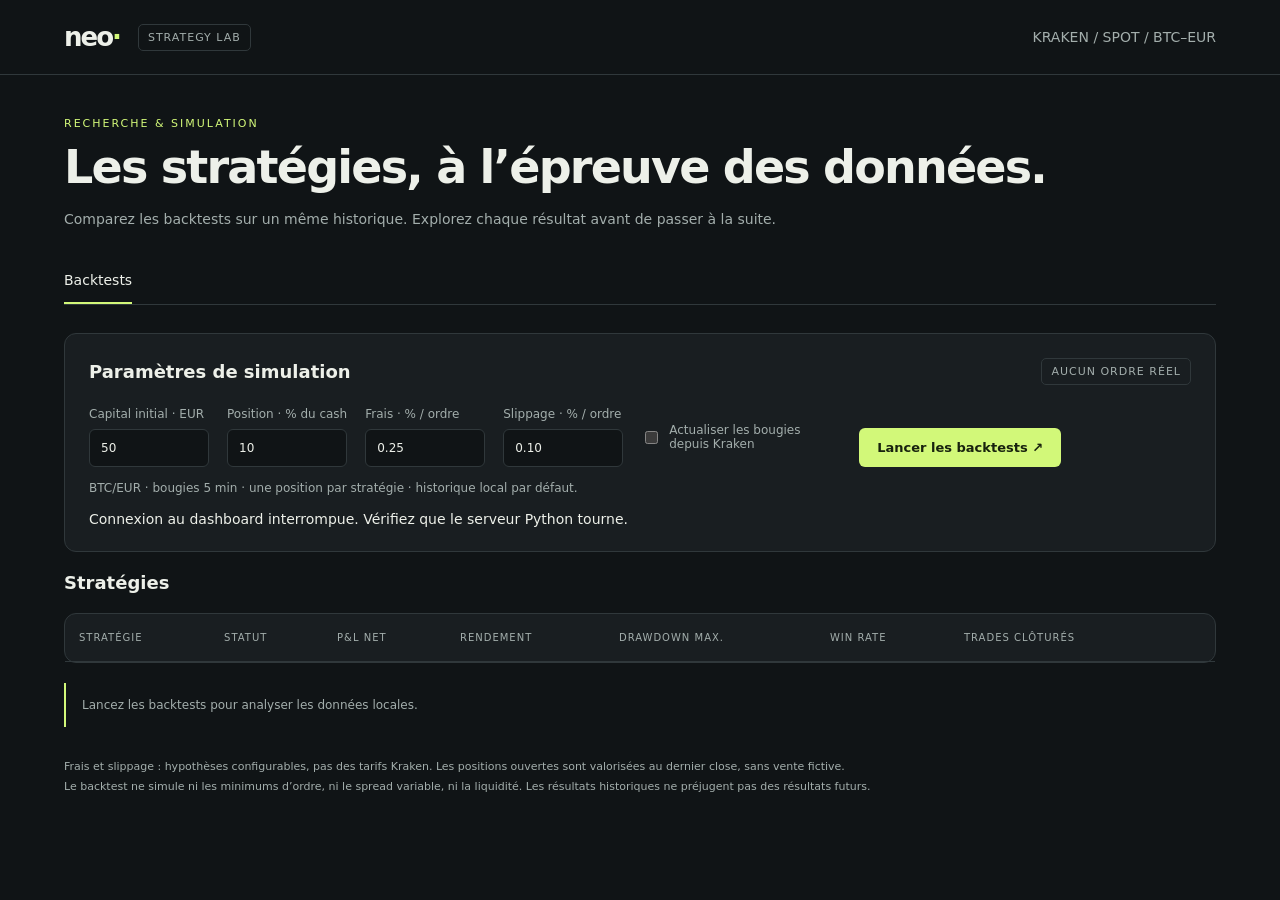
==== dashboard/index.html @ 8183c1f9 "Add multi-strategy backtests and local dashboard" ====
<!doctype html>
<html lang="fr">
<head>
<meta charset="utf-8"><meta name="viewport" content="width=device-width,initial-scale=1">
<title>Neo — Strategy lab</title>
<style>
:root{color-scheme:dark;--bg:#101416;--panel:#191e21;--line:#30383b;--text:#edf0e9;--muted:#a3aeac;--lime:#d2f879;--red:#f99e91}*{box-sizing:border-box}body{margin:0;background:var(--bg);color:var(--text);font:14px system-ui,sans-serif}header{display:flex;align-items:center;gap:18px;padding:22px 5%;border-bottom:1px solid var(--line)}.logo{font-size:26px;font-weight:850;letter-spacing:-2px}.logo span{color:var(--lime)}.tag,.badge{font-size:11px;letter-spacing:1px;text-transform:uppercase;border:1px solid var(--line);border-radius:5px;padding:6px 9px;color:var(--muted)}.right{margin-left:auto;color:var(--muted)}main{max-width:1400px;padding:42px 5%;margin:auto}.eyebrow{color:var(--lime);font-size:11px;letter-spacing:2px;text-transform:uppercase}h1{font-size:clamp(30px,4vw,46px);letter-spacing:-1.8px;margin:10px 0}p{color:var(--muted);line-height:1.6}nav{border-bottom:1px solid var(--line);margin:28px 0}nav span{display:inline-block;padding:14px 0;border-bottom:2px solid var(--lime)}.panel{background:var(--panel);border:1px solid var(--line);border-radius:12px;padding:24px;margin:20px 0}.config{display:flex;gap:18px;align-items:end;flex-wrap:wrap}label{display:flex;flex-direction:column;gap:8px;color:var(--muted);font-size:12px}input[type=number]{width:120px;background:var(--bg);border:1px solid var(--line);border-radius:6px;color:var(--text);padding:11px;font:inherit}.check{flex-direction:row;align-items:center;align-self:center;max-width:200px}button{border:0;border-radius:6px;padding:12px 18px;font:600 13px system-ui;cursor:pointer;background:var(--lime);color:#18220e}button:disabled{opacity:.45;cursor:wait}.secondary{background:transparent;color:var(--text);border:1px solid var(--line);padding:8px 13px}button:focus-visible,input:focus-visible{outline:2px solid var(--lime);outline-offset:3px}.section-title{display:flex;align-items:center;gap:14px;justify-content:space-between}h2{font-size:18px;font-weight:550;margin:0}.sub{font-size:12px;color:var(--muted)}.table-wrap{overflow:auto}table{border-collapse:collapse;width:100%;white-space:nowrap;text-align:left}th{font-size:10px;color:var(--muted);letter-spacing:1px;text-transform:uppercase;font-weight:500;padding:18px 14px;border-bottom:1px solid var(--line)}td{padding:21px 14px;border-bottom:1px solid var(--line);font-variant-numeric:tabular-nums}tbody tr:last-child td{border-bottom:0}.name{font-weight:600}.name small{display:block;font-weight:400;color:var(--muted);margin-top:6px;font-size:11px}.positive{color:var(--lime)}.negative{color:var(--red)}.status{font-size:11px;color:var(--muted)}.notice{padding:12px 16px;border-left:2px solid var(--lime);color:var(--muted);font-size:12px;line-height:1.7}.error{color:var(--red)}.stats{display:grid;grid-template-columns:repeat(4,1fr);gap:16px;margin:22px 0}.stat{background:var(--bg);padding:18px;border:1px solid var(--line);border-radius:8px}.stat label{font-size:11px}.stat strong{display:block;font-size:24px;margin-top:10px;font-weight:500}.chart{width:100%;height:250px;display:block;margin-top:20px}.chart text{fill:var(--muted);font:11px system-ui}.empty{text-align:center;padding:40px;color:var(--muted)}#detail[hidden]{display:none}footer{color:var(--muted);font-size:11px;margin-top:30px;line-height:1.8}.chart-key{font-size:11px;color:var(--lime)}@media(max-width:750px){main{padding:25px 4%}.panel{padding:16px}.stats{grid-template-columns:repeat(2,1fr)}.right{display:none}.config{gap:12px}.config button{width:100%}td,th{padding:14px 10px}}
</style>
</head>
<body>
<header><div class="logo">neo<span>·</span></div><span class="tag">Strategy lab</span><span class="right">KRAKEN / SPOT / BTC–EUR</span></header>
<main>
<div class="eyebrow">Recherche & simulation</div><h1>Les stratégies, à l’épreuve des données.</h1>
<p>Comparez les backtests sur un même historique. Explorez chaque résultat avant de passer à la suite.</p>
<nav><span>Backtests</span></nav>
<section class="panel"><div class="section-title"><h2>Paramètres de simulation</h2><span class="badge">Aucun ordre réel</span></div>
<form id="config" class="config" style="margin-top:22px">
<label>Capital initial · EUR<input name="capital" type="number" value="50" min="0.01" max="1000000000" step="0.01" required></label>
<label>Position · % du cash<input name="position_size" type="number" value="10" min="0.01" max="100" step="0.01" required></label>
<label>Frais · % / ordre<input name="fee_rate" type="number" value="0.25" min="0" max="99" step="0.01" required></label>
<label>Slippage · % / ordre<input name="slippage_rate" type="number" value="0.10" min="0" max="99" step="0.01" required></label>
<label class="check"><input type="checkbox" name="refresh">Actualiser les bougies depuis Kraken</label>
<button id="run">Lancer les backtests ↗</button>
</form><p class="sub">BTC/EUR · bougies 5 min · une position par stratégie · historique local par défaut.</p>
<div id="message" role="status" aria-live="polite"></div></section>
<div class="section-title"><h2>Stratégies</h2><span id="count" class="sub"></span></div>
<section class="panel" style="padding:0"><div class="table-wrap"><table><thead><tr><th>Stratégie</th><th>Statut</th><th>P&L net</th><th>Rendement</th><th>Drawdown max.</th><th>Win rate</th><th>Trades clôturés</th><th></th></tr></thead><tbody id="rows"></tbody></table></div></section>
<div id="dataset" class="notice">Lancez les backtests pour analyser les données locales.</div>
<section id="detail" class="panel" hidden tabindex="-1"></section>
<footer>Frais et slippage : hypothèses configurables, pas des tarifs Kraken. Les positions ouvertes sont valorisées au dernier close, sans vente fictive.<br>Le backtest ne simule ni les minimums d’ordre, ni le spread variable, ni la liquidité. Les résultats historiques ne préjugent pas des résultats futurs.</footer>
</main>
<script>
let state=null, selected=null, running=false;
const $=s=>document.querySelector(s), money=n=>new Intl.NumberFormat('fr-FR',{style:'currency',currency:'EUR',maximumFractionDigits:2}).format(n), pct=n=>new Intl.NumberFormat('fr-FR',{style:'percent',maximumFractionDigits:2}).format(n), date=t=>new Date(t).toLocaleString('fr-FR'), esc=s=>String(s).replace(/[&<>"']/g,c=>({'&':'&amp;','<':'&lt;','>':'&gt;','"':'&quot;',"'":'&#39;'}[c]));
const statuses={idle:'À lancer',pending:'En attente',running:'En cours…',done:'Terminé',error:'Erreur'};
function chart(points){
 const values=points.map(p=>p.equity), low=Math.min(...values), high=Math.max(...values), range=high-low||1;
 const x=i=>65+i/(Math.max(points.length-1,1))*880, y=v=>205-(v-low)/range*175;
 const line=values.map((v,i)=>`${x(i)},${y(v)}`).join(' ');
 return `<svg class="chart" viewBox="0 0 980 250" role="img" aria-label="Évolution du portefeuille en euros"><line x1="65" y1="205" x2="945" y2="205" stroke="#30383b"/><line x1="65" y1="30" x2="945" y2="30" stroke="#30383b"/><text x="0" y="35">${high.toFixed(2)} €</text><text x="0" y="210">${low.toFixed(2)} €</text><polyline points="${line}" fill="none" stroke="#d2f879" stroke-width="2"/><text x="65" y="240">${esc(date(points[0].timestamp))}</text><text x="945" y="240" text-anchor="end">${esc(date(points.at(-1).timestamp))}</text></svg>`;
}
function detail(){
 const panel=$('#detail'), row=state?.strategies[selected];
 if(!row?.result){panel.hidden=true;return}
 panel.hidden=false;
 const r=row.result,s=r.summary;
 const metrics=[['Portefeuille final',money(s.final_equity)],['P&L réalisé',money(s.realized_pnl)],['P&L latent',money(s.unrealized_pnl)],['Frais cumulés',money(s.fees)]];
 panel.innerHTML=`<div class="section-title"><h2>${esc(row.name)}</h2><button class="secondary" id="close">Fermer ×</button></div><p>${esc(row.description)}</p><div class="stats">${metrics.map(([k,v])=>`<div class="stat"><label>${k}</label><strong>${v}</strong></div>`).join('')}</div><div class="section-title"><span class="chart-key">● Valeur du portefeuille · EUR</span><span class="sub">Position finale : ${s.open_position?'ouverte':'aucune'} · Buy & hold brut, capital entier : ${pct(s.buy_hold_return)}</span></div>${chart(r.equity_curve)}<h2 style="margin-top:24px">Transactions simulées <span class="sub">(${r.trades.length})</span></h2><div class="table-wrap"><table><thead><tr><th>Date d’exécution</th><th>Ordre</th><th>Prix</th><th>Quantité BTC</th><th>Frais</th><th>Cash après ordre</th></tr></thead><tbody>${r.trades.map(t=>`<tr><td>${esc(date(t.timestamp))}</td><td class="${t.side==='BUY'?'positive':''}">${esc(t.side)}</td><td>${money(t.price)}</td><td>${t.quantity.toFixed(8)}</td><td>${money(t.fee)}</td><td>${money(t.capital)}</td></tr>`).join('')||'<tr><td colspan="6" class="empty">Aucune transaction sur cette période.</td></tr>'}</tbody></table></div>`;
 $('#close').onclick=()=>{selected=null;panel.hidden=true};
}
function render(){
 running=state.running;$('#run').disabled=running;$('#run').textContent=running?'Calcul en cours…':'Lancer les backtests ↗';
 const entries=Object.entries(state.strategies);$('#count').textContent=`${entries.length} stratégies · portefeuille indépendant pour chacune`;
 $('#rows').innerHTML=entries.map(([key,row])=>{const s=row.result?.summary;return `<tr><td class="name">${esc(row.name)}<small>${esc(key)}</small></td><td><span class="status ${row.status==='error'?'error':''}">${statuses[row.status]||esc(row.status)}</span>${row.error?`<small class="error" style="display:block;white-space:normal;max-width:230px">${esc(row.error)}</small>`:''}</td><td class="${s?.pnl>=0?'positive':'negative'}">${s?money(s.pnl):'—'}</td><td>${s?pct(s.return):'—'}</td><td>${s?pct(s.max_drawdown):'—'}</td><td>${s&&s.closed_trades?pct(s.win_rate):'—'}</td><td>${s?s.closed_trades:'—'}</td><td><button class="secondary more" data-key="${esc(key)}" ${s?'':'disabled'}>More ↗</button></td></tr>`}).join('');
 document.querySelectorAll('.more').forEach(b=>b.onclick=()=>{selected=b.dataset.key;detail();$('#detail').scrollIntoView({behavior:'smooth',block:'start'});$('#detail').focus({preventScroll:true})});
 const d=state.dataset,c=state.config;
 if(d){$('#dataset').innerHTML=`${esc(date(d.start))} → ${esc(date(d.end))} · <strong>${d.candles.toLocaleString('fr-FR')} bougies</strong> · Capital ${money(c.capital)} · Position ${pct(c.position_size)} · Frais ${pct(c.fee_rate)} · Slippage ${pct(c.slippage_rate)}${d.gaps?`<br><span class="error">Historique discontinu : ${d.gaps} trou(s), environ ${d.missing_candles} bougies manquantes. Aucune interpolation : des signaux et variations intermédiaires peuvent manquer. Compléter l’historique avant de conclure.</span>`:''}`;}
 else $('#dataset').textContent=running?'Chargement et vérification des données…':'Lancez les backtests pour analyser les données locales.';
 detail();
}
async function load(){const response=await fetch('/api/results');if(!response.ok)throw Error('Serveur indisponible');state=await response.json();render()}
$('#config').onsubmit=async e=>{e.preventDefault();$('#message').textContent='';$('#run').disabled=true;selected=null;const data=new FormData(e.target),options={refresh:data.has('refresh')};for(const k of ['capital','position_size','fee_rate','slippage_rate'])options[k]=Number(data.get(k))/(k==='capital'?1:100);try{const r=await fetch('/api/run',{method:'POST',headers:{'Content-Type':'application/json'},body:JSON.stringify(options)});const body=await r.json();if(!r.ok)throw Error(body.error||'Un calcul est déjà en cours.');await load()}catch(err){$('#message').textContent=err.message;$('#run').disabled=running}};
async function poll(){try{await load()}catch(err){$('#message').textContent='Connexion au dashboard interrompue. Vérifiez que le serveur Python tourne.'}setTimeout(poll,2000)}poll();
</script>
</body>
</html>
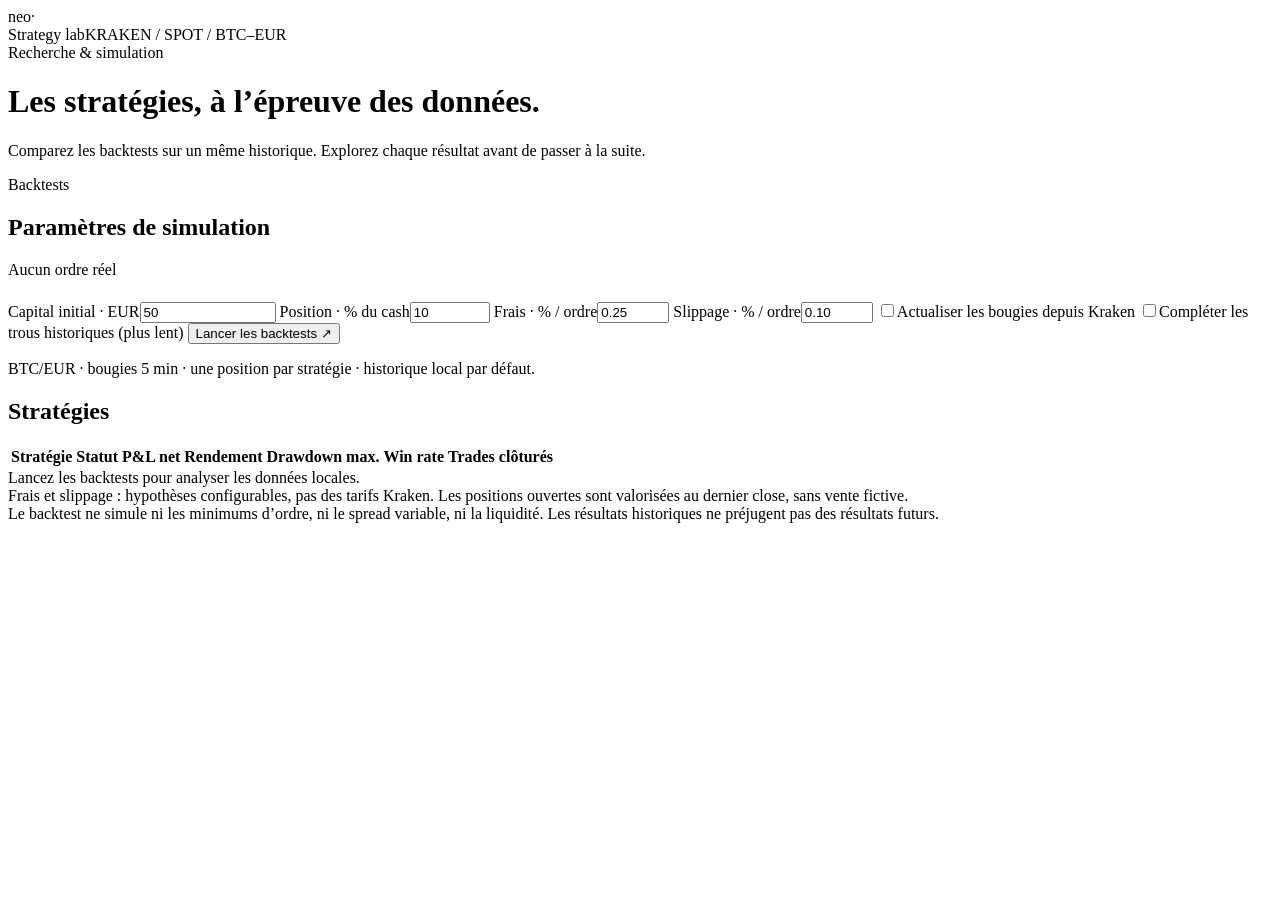
==== commit bf8b4f93: "Repair Kraken historical gaps and open strategy details in new tabs" ====
--- a/dashboard/index.html
+++ b/dashboard/index.html
@@ -3,9 +3,7 @@
 <head>
 <meta charset="utf-8"><meta name="viewport" content="width=device-width,initial-scale=1">
 <title>Neo — Strategy lab</title>
-<style>
-:root{color-scheme:dark;--bg:#101416;--panel:#191e21;--line:#30383b;--text:#edf0e9;--muted:#a3aeac;--lime:#d2f879;--red:#f99e91}*{box-sizing:border-box}body{margin:0;background:var(--bg);color:var(--text);font:14px system-ui,sans-serif}header{display:flex;align-items:center;gap:18px;padding:22px 5%;border-bottom:1px solid var(--line)}.logo{font-size:26px;font-weight:850;letter-spacing:-2px}.logo span{color:var(--lime)}.tag,.badge{font-size:11px;letter-spacing:1px;text-transform:uppercase;border:1px solid var(--line);border-radius:5px;padding:6px 9px;color:var(--muted)}.right{margin-left:auto;color:var(--muted)}main{max-width:1400px;padding:42px 5%;margin:auto}.eyebrow{color:var(--lime);font-size:11px;letter-spacing:2px;text-transform:uppercase}h1{font-size:clamp(30px,4vw,46px);letter-spacing:-1.8px;margin:10px 0}p{color:var(--muted);line-height:1.6}nav{border-bottom:1px solid var(--line);margin:28px 0}nav span{display:inline-block;padding:14px 0;border-bottom:2px solid var(--lime)}.panel{background:var(--panel);border:1px solid var(--line);border-radius:12px;padding:24px;margin:20px 0}.config{display:flex;gap:18px;align-items:end;flex-wrap:wrap}label{display:flex;flex-direction:column;gap:8px;color:var(--muted);font-size:12px}input[type=number]{width:120px;background:var(--bg);border:1px solid var(--line);border-radius:6px;color:var(--text);padding:11px;font:inherit}.check{flex-direction:row;align-items:center;align-self:center;max-width:200px}button{border:0;border-radius:6px;padding:12px 18px;font:600 13px system-ui;cursor:pointer;background:var(--lime);color:#18220e}button:disabled{opacity:.45;cursor:wait}.secondary{background:transparent;color:var(--text);border:1px solid var(--line);padding:8px 13px}button:focus-visible,input:focus-visible{outline:2px solid var(--lime);outline-offset:3px}.section-title{display:flex;align-items:center;gap:14px;justify-content:space-between}h2{font-size:18px;font-weight:550;margin:0}.sub{font-size:12px;color:var(--muted)}.table-wrap{overflow:auto}table{border-collapse:collapse;width:100%;white-space:nowrap;text-align:left}th{font-size:10px;color:var(--muted);letter-spacing:1px;text-transform:uppercase;font-weight:500;padding:18px 14px;border-bottom:1px solid var(--line)}td{padding:21px 14px;border-bottom:1px solid var(--line);font-variant-numeric:tabular-nums}tbody tr:last-child td{border-bottom:0}.name{font-weight:600}.name small{display:block;font-weight:400;color:var(--muted);margin-top:6px;font-size:11px}.positive{color:var(--lime)}.negative{color:var(--red)}.status{font-size:11px;color:var(--muted)}.notice{padding:12px 16px;border-left:2px solid var(--lime);color:var(--muted);font-size:12px;line-height:1.7}.error{color:var(--red)}.stats{display:grid;grid-template-columns:repeat(4,1fr);gap:16px;margin:22px 0}.stat{background:var(--bg);padding:18px;border:1px solid var(--line);border-radius:8px}.stat label{font-size:11px}.stat strong{display:block;font-size:24px;margin-top:10px;font-weight:500}.chart{width:100%;height:250px;display:block;margin-top:20px}.chart text{fill:var(--muted);font:11px system-ui}.empty{text-align:center;padding:40px;color:var(--muted)}#detail[hidden]{display:none}footer{color:var(--muted);font-size:11px;margin-top:30px;line-height:1.8}.chart-key{font-size:11px;color:var(--lime)}@media(max-width:750px){main{padding:25px 4%}.panel{padding:16px}.stats{grid-template-columns:repeat(2,1fr)}.right{display:none}.config{gap:12px}.config button{width:100%}td,th{padding:14px 10px}}
-</style>
+<link rel="stylesheet" href="/style.css">
 </head>
 <body>
 <header><div class="logo">neo<span>·</span></div><span class="tag">Strategy lab</span><span class="right">KRAKEN / SPOT / BTC–EUR</span></header>
@@ -20,47 +18,17 @@
 <label>Frais · % / ordre<input name="fee_rate" type="number" value="0.25" min="0" max="99" step="0.01" required></label>
 <label>Slippage · % / ordre<input name="slippage_rate" type="number" value="0.10" min="0" max="99" step="0.01" required></label>
 <label class="check"><input type="checkbox" name="refresh">Actualiser les bougies depuis Kraken</label>
+<label class="check"><input type="checkbox" name="repair">Compléter les trous historiques (plus lent)</label>
 <button id="run">Lancer les backtests ↗</button>
 </form><p class="sub">BTC/EUR · bougies 5 min · une position par stratégie · historique local par défaut.</p>
 <div id="message" role="status" aria-live="polite"></div></section>
 <div class="section-title"><h2>Stratégies</h2><span id="count" class="sub"></span></div>
 <section class="panel" style="padding:0"><div class="table-wrap"><table><thead><tr><th>Stratégie</th><th>Statut</th><th>P&L net</th><th>Rendement</th><th>Drawdown max.</th><th>Win rate</th><th>Trades clôturés</th><th></th></tr></thead><tbody id="rows"></tbody></table></div></section>
 <div id="dataset" class="notice">Lancez les backtests pour analyser les données locales.</div>
-<section id="detail" class="panel" hidden tabindex="-1"></section>
+
 <footer>Frais et slippage : hypothèses configurables, pas des tarifs Kraken. Les positions ouvertes sont valorisées au dernier close, sans vente fictive.<br>Le backtest ne simule ni les minimums d’ordre, ni le spread variable, ni la liquidité. Les résultats historiques ne préjugent pas des résultats futurs.</footer>
 </main>
-<script>
-let state=null, selected=null, running=false;
-const $=s=>document.querySelector(s), money=n=>new Intl.NumberFormat('fr-FR',{style:'currency',currency:'EUR',maximumFractionDigits:2}).format(n), pct=n=>new Intl.NumberFormat('fr-FR',{style:'percent',maximumFractionDigits:2}).format(n), date=t=>new Date(t).toLocaleString('fr-FR'), esc=s=>String(s).replace(/[&<>"']/g,c=>({'&':'&amp;','<':'&lt;','>':'&gt;','"':'&quot;',"'":'&#39;'}[c]));
-const statuses={idle:'À lancer',pending:'En attente',running:'En cours…',done:'Terminé',error:'Erreur'};
-function chart(points){
- const values=points.map(p=>p.equity), low=Math.min(...values), high=Math.max(...values), range=high-low||1;
- const x=i=>65+i/(Math.max(points.length-1,1))*880, y=v=>205-(v-low)/range*175;
- const line=values.map((v,i)=>`${x(i)},${y(v)}`).join(' ');
- return `<svg class="chart" viewBox="0 0 980 250" role="img" aria-label="Évolution du portefeuille en euros"><line x1="65" y1="205" x2="945" y2="205" stroke="#30383b"/><line x1="65" y1="30" x2="945" y2="30" stroke="#30383b"/><text x="0" y="35">${high.toFixed(2)} €</text><text x="0" y="210">${low.toFixed(2)} €</text><polyline points="${line}" fill="none" stroke="#d2f879" stroke-width="2"/><text x="65" y="240">${esc(date(points[0].timestamp))}</text><text x="945" y="240" text-anchor="end">${esc(date(points.at(-1).timestamp))}</text></svg>`;
-}
-function detail(){
- const panel=$('#detail'), row=state?.strategies[selected];
- if(!row?.result){panel.hidden=true;return}
- panel.hidden=false;
- const r=row.result,s=r.summary;
- const metrics=[['Portefeuille final',money(s.final_equity)],['P&L réalisé',money(s.realized_pnl)],['P&L latent',money(s.unrealized_pnl)],['Frais cumulés',money(s.fees)]];
- panel.innerHTML=`<div class="section-title"><h2>${esc(row.name)}</h2><button class="secondary" id="close">Fermer ×</button></div><p>${esc(row.description)}</p><div class="stats">${metrics.map(([k,v])=>`<div class="stat"><label>${k}</label><strong>${v}</strong></div>`).join('')}</div><div class="section-title"><span class="chart-key">● Valeur du portefeuille · EUR</span><span class="sub">Position finale : ${s.open_position?'ouverte':'aucune'} · Buy & hold brut, capital entier : ${pct(s.buy_hold_return)}</span></div>${chart(r.equity_curve)}<h2 style="margin-top:24px">Transactions simulées <span class="sub">(${r.trades.length})</span></h2><div class="table-wrap"><table><thead><tr><th>Date d’exécution</th><th>Ordre</th><th>Prix</th><th>Quantité BTC</th><th>Frais</th><th>Cash après ordre</th></tr></thead><tbody>${r.trades.map(t=>`<tr><td>${esc(date(t.timestamp))}</td><td class="${t.side==='BUY'?'positive':''}">${esc(t.side)}</td><td>${money(t.price)}</td><td>${t.quantity.toFixed(8)}</td><td>${money(t.fee)}</td><td>${money(t.capital)}</td></tr>`).join('')||'<tr><td colspan="6" class="empty">Aucune transaction sur cette période.</td></tr>'}</tbody></table></div>`;
- $('#close').onclick=()=>{selected=null;panel.hidden=true};
-}
-function render(){
- running=state.running;$('#run').disabled=running;$('#run').textContent=running?'Calcul en cours…':'Lancer les backtests ↗';
- const entries=Object.entries(state.strategies);$('#count').textContent=`${entries.length} stratégies · portefeuille indépendant pour chacune`;
- $('#rows').innerHTML=entries.map(([key,row])=>{const s=row.result?.summary;return `<tr><td class="name">${esc(row.name)}<small>${esc(key)}</small></td><td><span class="status ${row.status==='error'?'error':''}">${statuses[row.status]||esc(row.status)}</span>${row.error?`<small class="error" style="display:block;white-space:normal;max-width:230px">${esc(row.error)}</small>`:''}</td><td class="${s?.pnl>=0?'positive':'negative'}">${s?money(s.pnl):'—'}</td><td>${s?pct(s.return):'—'}</td><td>${s?pct(s.max_drawdown):'—'}</td><td>${s&&s.closed_trades?pct(s.win_rate):'—'}</td><td>${s?s.closed_trades:'—'}</td><td><button class="secondary more" data-key="${esc(key)}" ${s?'':'disabled'}>More ↗</button></td></tr>`}).join('');
- document.querySelectorAll('.more').forEach(b=>b.onclick=()=>{selected=b.dataset.key;detail();$('#detail').scrollIntoView({behavior:'smooth',block:'start'});$('#detail').focus({preventScroll:true})});
- const d=state.dataset,c=state.config;
- if(d){$('#dataset').innerHTML=`${esc(date(d.start))} → ${esc(date(d.end))} · <strong>${d.candles.toLocaleString('fr-FR')} bougies</strong> · Capital ${money(c.capital)} · Position ${pct(c.position_size)} · Frais ${pct(c.fee_rate)} · Slippage ${pct(c.slippage_rate)}${d.gaps?`<br><span class="error">Historique discontinu : ${d.gaps} trou(s), environ ${d.missing_candles} bougies manquantes. Aucune interpolation : des signaux et variations intermédiaires peuvent manquer. Compléter l’historique avant de conclure.</span>`:''}`;}
- else $('#dataset').textContent=running?'Chargement et vérification des données…':'Lancez les backtests pour analyser les données locales.';
- detail();
-}
-async function load(){const response=await fetch('/api/results');if(!response.ok)throw Error('Serveur indisponible');state=await response.json();render()}
-$('#config').onsubmit=async e=>{e.preventDefault();$('#message').textContent='';$('#run').disabled=true;selected=null;const data=new FormData(e.target),options={refresh:data.has('refresh')};for(const k of ['capital','position_size','fee_rate','slippage_rate'])options[k]=Number(data.get(k))/(k==='capital'?1:100);try{const r=await fetch('/api/run',{method:'POST',headers:{'Content-Type':'application/json'},body:JSON.stringify(options)});const body=await r.json();if(!r.ok)throw Error(body.error||'Un calcul est déjà en cours.');await load()}catch(err){$('#message').textContent=err.message;$('#run').disabled=running}};
-async function poll(){try{await load()}catch(err){$('#message').textContent='Connexion au dashboard interrompue. Vérifiez que le serveur Python tourne.'}setTimeout(poll,2000)}poll();
-</script>
+<script src="/common.js"></script>
+<script src="/index.js"></script>
 </body>
 </html>
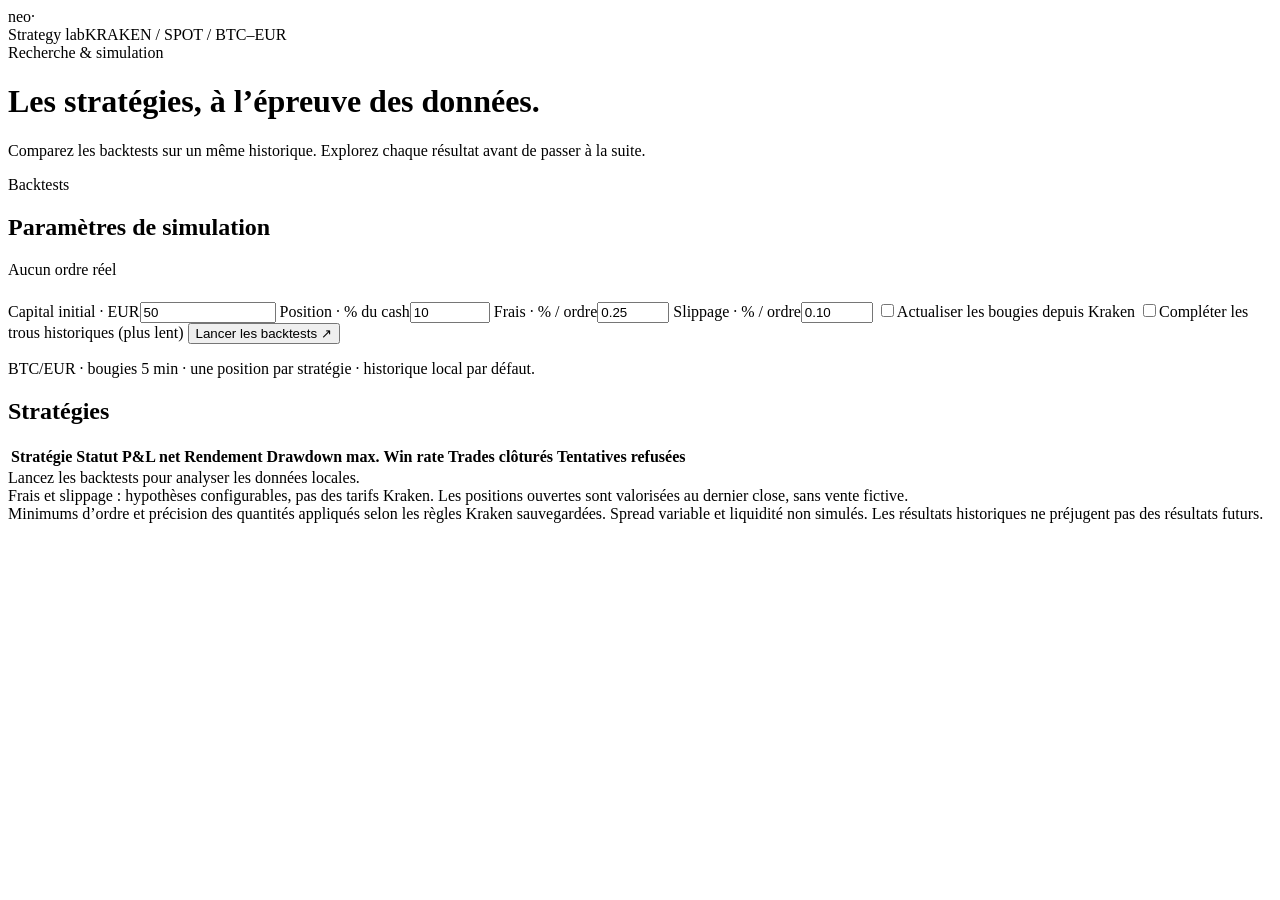
==== commit d83a4644: "Apply Kraken order minimums and quantity precision in backtests" ====
--- a/dashboard/index.html
+++ b/dashboard/index.html
@@ -23,10 +23,10 @@
 </form><p class="sub">BTC/EUR · bougies 5 min · une position par stratégie · historique local par défaut.</p>
 <div id="message" role="status" aria-live="polite"></div></section>
 <div class="section-title"><h2>Stratégies</h2><span id="count" class="sub"></span></div>
-<section class="panel" style="padding:0"><div class="table-wrap"><table><thead><tr><th>Stratégie</th><th>Statut</th><th>P&L net</th><th>Rendement</th><th>Drawdown max.</th><th>Win rate</th><th>Trades clôturés</th><th></th></tr></thead><tbody id="rows"></tbody></table></div></section>
+<section class="panel" style="padding:0"><div class="table-wrap"><table><thead><tr><th>Stratégie</th><th>Statut</th><th>P&L net</th><th>Rendement</th><th>Drawdown max.</th><th>Win rate</th><th>Trades clôturés</th><th>Tentatives refusées</th><th></th></tr></thead><tbody id="rows"></tbody></table></div></section>
 <div id="dataset" class="notice">Lancez les backtests pour analyser les données locales.</div>
 
-<footer>Frais et slippage : hypothèses configurables, pas des tarifs Kraken. Les positions ouvertes sont valorisées au dernier close, sans vente fictive.<br>Le backtest ne simule ni les minimums d’ordre, ni le spread variable, ni la liquidité. Les résultats historiques ne préjugent pas des résultats futurs.</footer>
+<footer>Frais et slippage : hypothèses configurables, pas des tarifs Kraken. Les positions ouvertes sont valorisées au dernier close, sans vente fictive.<br>Minimums d’ordre et précision des quantités appliqués selon les règles Kraken sauvegardées. Spread variable et liquidité non simulés. Les résultats historiques ne préjugent pas des résultats futurs.</footer>
 </main>
 <script src="/common.js"></script>
 <script src="/index.js"></script>
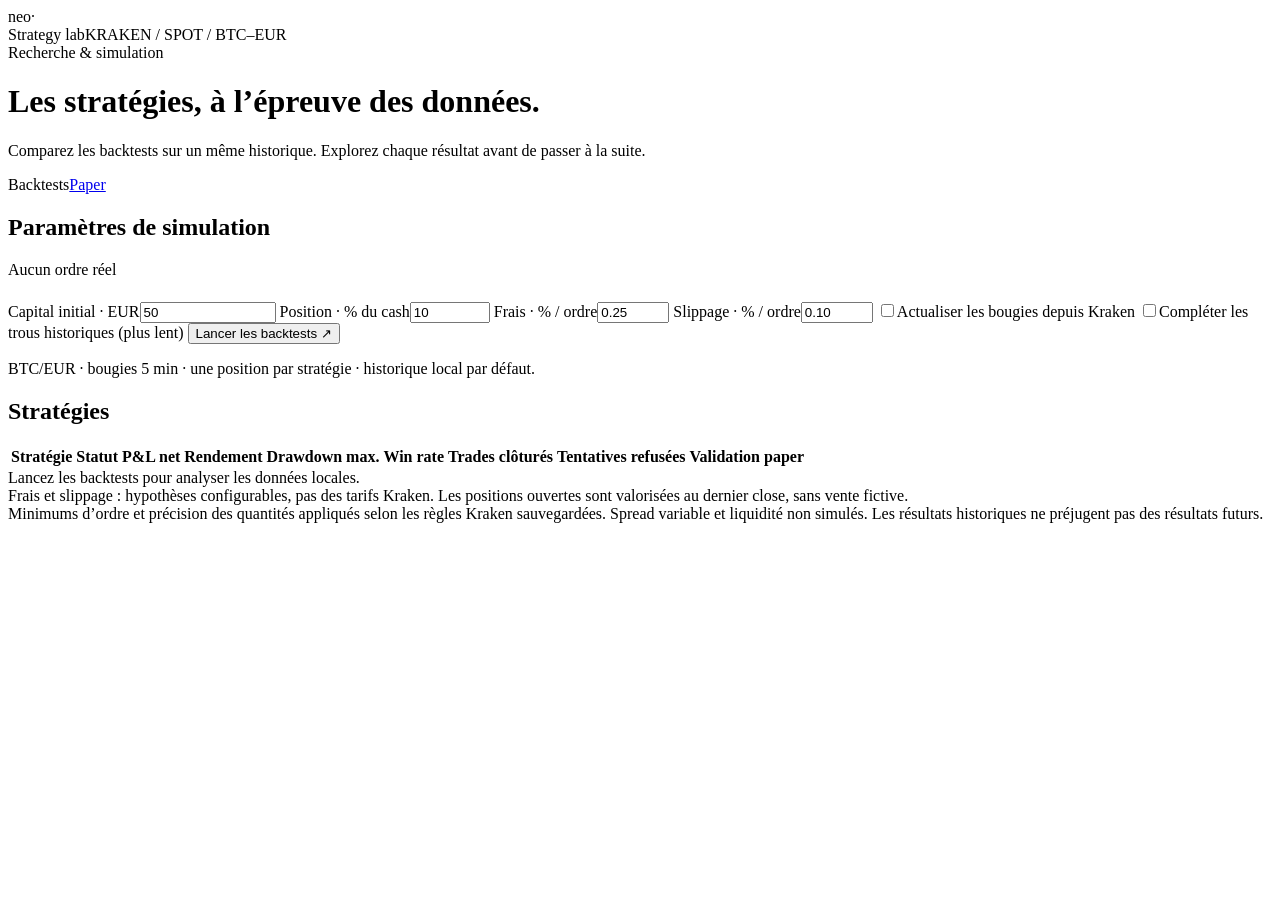
==== commit 93427bfc: "Add validation gates and multi-strategy paper trading dashboard" ====
--- a/dashboard/index.html
+++ b/dashboard/index.html
@@ -10,7 +10,7 @@
 <main>
 <div class="eyebrow">Recherche & simulation</div><h1>Les stratégies, à l’épreuve des données.</h1>
 <p>Comparez les backtests sur un même historique. Explorez chaque résultat avant de passer à la suite.</p>
-<nav><span>Backtests</span></nav>
+<nav><span>Backtests</span><a href="/paper">Paper</a></nav>
 <section class="panel"><div class="section-title"><h2>Paramètres de simulation</h2><span class="badge">Aucun ordre réel</span></div>
 <form id="config" class="config" style="margin-top:22px">
 <label>Capital initial · EUR<input name="capital" type="number" value="50" min="0.01" max="1000000000" step="0.01" required></label>
@@ -23,7 +23,8 @@
 </form><p class="sub">BTC/EUR · bougies 5 min · une position par stratégie · historique local par défaut.</p>
 <div id="message" role="status" aria-live="polite"></div></section>
 <div class="section-title"><h2>Stratégies</h2><span id="count" class="sub"></span></div>
-<section class="panel" style="padding:0"><div class="table-wrap"><table><thead><tr><th>Stratégie</th><th>Statut</th><th>P&L net</th><th>Rendement</th><th>Drawdown max.</th><th>Win rate</th><th>Trades clôturés</th><th>Tentatives refusées</th><th></th></tr></thead><tbody id="rows"></tbody></table></div></section>
+<section class="panel" style="padding:0"><div class="table-wrap"><table><thead><tr><th>Stratégie</th><th>Statut</th><th>P&L net</th><th>Rendement</th><th>Drawdown max.</th><th>Win rate</th><th>Trades clôturés</th><th>Tentatives refusées</th><th>Validation paper</th><th></th></tr></thead><tbody id="rows"></tbody></table></div></section>
+<div id="policy" class="notice"></div>
 <div id="dataset" class="notice">Lancez les backtests pour analyser les données locales.</div>
 
 <footer>Frais et slippage : hypothèses configurables, pas des tarifs Kraken. Les positions ouvertes sont valorisées au dernier close, sans vente fictive.<br>Minimums d’ordre et précision des quantités appliqués selon les règles Kraken sauvegardées. Spread variable et liquidité non simulés. Les résultats historiques ne préjugent pas des résultats futurs.</footer>
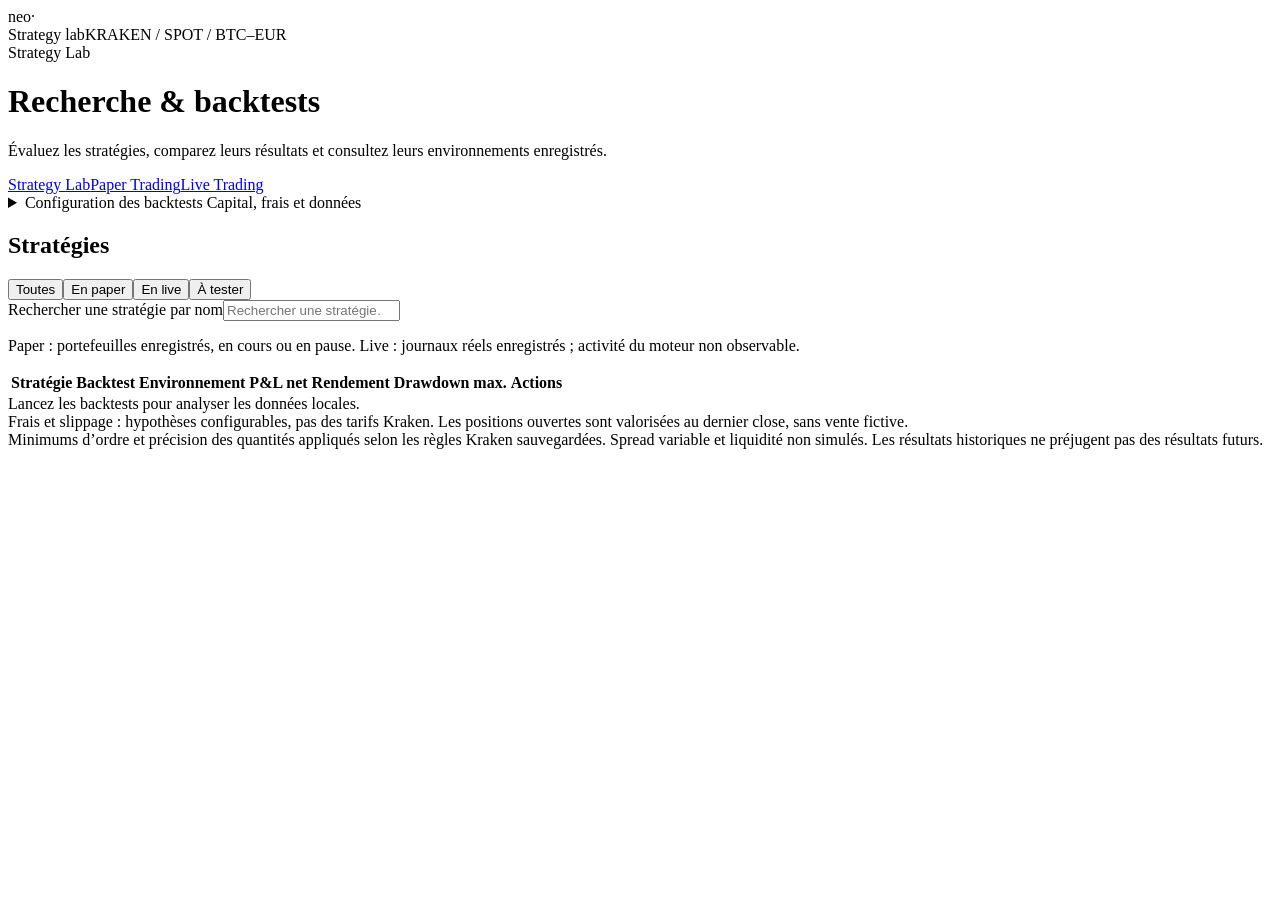
==== commit e8f00d8f: "Refine dashboard workspaces and expose read-only live journals" ====
--- a/dashboard/index.html
+++ b/dashboard/index.html
@@ -8,9 +8,11 @@
 <body>
 <header><div class="logo">neo<span>·</span></div><span class="tag">Strategy lab</span><span class="right">KRAKEN / SPOT / BTC–EUR</span></header>
 <main>
-<div class="eyebrow">Recherche & simulation</div><h1>Les stratégies, à l’épreuve des données.</h1>
-<p>Comparez les backtests sur un même historique. Explorez chaque résultat avant de passer à la suite.</p>
-<nav><span>Backtests</span><a href="/paper">Paper</a></nav>
+<div class="eyebrow">Strategy Lab</div><h1>Recherche & backtests</h1>
+<p>Évaluez les stratégies, comparez leurs résultats et consultez leurs environnements enregistrés.</p>
+<nav aria-label="Espaces"><a href="/" aria-current="page">Strategy Lab</a><a href="/paper">Paper Trading</a><a href="/live">Live Trading</a></nav>
+<div class="workspace-summary" id="workspace-summary" aria-live="polite"></div>
+<details class="panel simulation-options"><summary>Configuration des backtests <span class="sub">Capital, frais et données</span></summary>
 <section class="panel"><div class="section-title"><h2>Paramètres de simulation</h2><span class="badge">Aucun ordre réel</span></div>
 <form id="config" class="config" style="margin-top:22px">
 <label>Capital initial · EUR<input name="capital" type="number" value="50" min="0.01" max="1000000000" step="0.01" required></label>
@@ -19,17 +21,21 @@
 <label>Slippage · % / ordre<input name="slippage_rate" type="number" value="0.10" min="0" max="99" step="0.01" required></label>
 <label class="check"><input type="checkbox" name="refresh">Actualiser les bougies depuis Kraken</label>
 <label class="check"><input type="checkbox" name="repair">Compléter les trous historiques (plus lent)</label>
-<button id="run">Lancer les backtests ↗</button>
+<button id="run">Lancer les backtests</button>
 </form><p class="sub">BTC/EUR · bougies 5 min · une position par stratégie · historique local par défaut.</p>
-<div id="message" role="status" aria-live="polite"></div></section>
+<div id="message" role="status" aria-live="polite"></div></section></details>
 <div class="section-title"><h2>Stratégies</h2><span id="count" class="sub"></span></div>
-<section class="panel" style="padding:0"><div class="table-wrap"><table><thead><tr><th>Stratégie</th><th>Statut</th><th>P&L net</th><th>Rendement</th><th>Drawdown max.</th><th>Win rate</th><th>Trades clôturés</th><th>Tentatives refusées</th><th>Validation paper</th><th></th></tr></thead><tbody id="rows"></tbody></table></div></section>
+<div class="toolbar"><div class="filters" role="group" aria-label="Filtrer les stratégies"><button data-filter="all" aria-pressed="true">Toutes</button><button data-filter="paper" title="Portefeuilles enregistrés, en cours ou en pause" aria-pressed="false">En paper</button><button data-filter="live" title="Journaux réels enregistrés ; activité du moteur non observable" aria-pressed="false">En live</button><button data-filter="untested" aria-pressed="false">À tester</button></div><label class="search-label"><span class="sr-only">Rechercher une stratégie par nom</span><input id="search" type="search" placeholder="Rechercher une stratégie…" autocomplete="off"></label></div>
+<p class="sub">Paper : portefeuilles enregistrés, en cours ou en pause. Live : journaux réels enregistrés ; activité du moteur non observable.</p>
+<div id="sources-message" class="notice" role="status"></div>
+<section class="panel strategy-list"><div class="table-wrap"><table class="responsive-table"><thead><tr><th>Stratégie</th><th>Backtest</th><th>Environnement</th><th>P&amp;L net</th><th>Rendement</th><th>Drawdown max.</th><th>Actions</th></tr></thead><tbody id="rows"></tbody></table></div></section>
 <div id="policy" class="notice"></div>
 <div id="dataset" class="notice">Lancez les backtests pour analyser les données locales.</div>
 
 <footer>Frais et slippage : hypothèses configurables, pas des tarifs Kraken. Les positions ouvertes sont valorisées au dernier close, sans vente fictive.<br>Minimums d’ordre et précision des quantités appliqués selon les règles Kraken sauvegardées. Spread variable et liquidité non simulés. Les résultats historiques ne préjugent pas des résultats futurs.</footer>
 </main>
 <script src="/common.js"></script>
+<script src="/workspace.js"></script>
 <script src="/index.js"></script>
 </body>
 </html>
